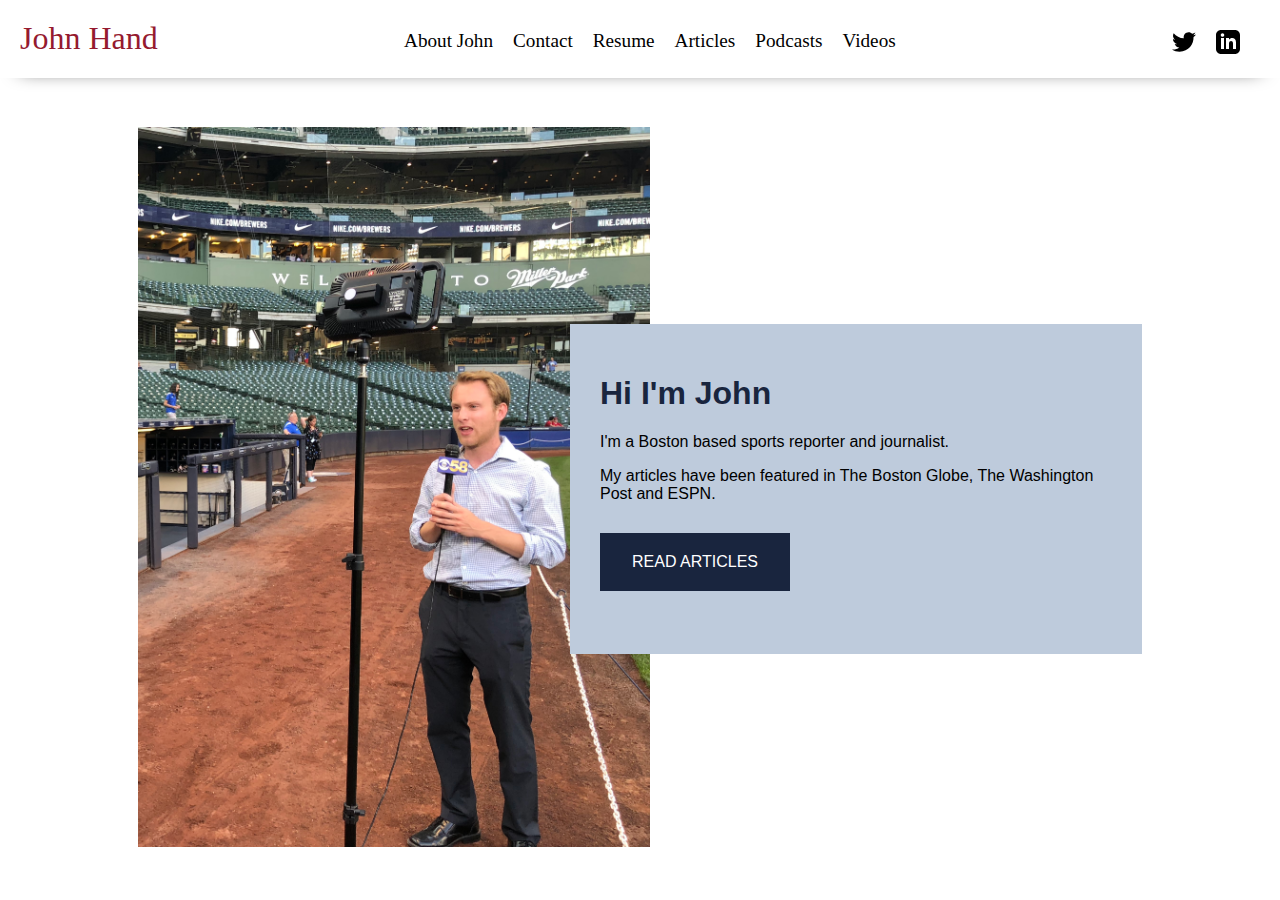
==== index.html @ ae86afda "finished navigation for mobile" ====
<!DOCTYPE html>
<html class="no-js">

<head>
    <meta charset="utf-8">
    <meta http-equiv="X-UA-Compatible" content="IE=edge">
    <title>John Hand</title>
    <meta name="description" content="">
    <meta name="viewport" content="width=device-width, initial-scale=1.0">
    <link rel="stylesheet" href="css/about.css">
    <link rel="stylesheet" href="css/nav.css">
    <script defer src="js/nav.js"> </script>
    <link rel="icon" type="image/png" sizes="32x32" href="images/icon.png">
</head>

<body>
    <header>
        <nav>
            <div class="name"> John Hand </div>

            <svg id="hamburger-btn" viewBox="0 0 100 80">
                <rect> </rect>
                <rect y="30"> </rect>
                <rect y="60"> </rect>
            </svg>

            <ul id="nav-links">
                <li class="nav-link"> <a href="index.html">About John</a></li> 
                <li class="nav-link"> <a href="contact.html">Contact</a></li>
                <li class="nav-link"> <a href="resume.html">Resume</a></li>
                <li class="nav-link"> <a href="articles.html">Articles</a></li>
                <li class="nav-link"> <a href="podcast.html">Podcasts</a></li>
                <li class="nav-link"> <a href="video.html">Videos</a></li>
            </ul>

            <ul class="social-media-links">
                <li class="social-link"> <a href="https://twitter.com/handsup19?lang=en" target="_blank"><svg
                            xmlns="http://www.w3.org/2000/svg" width="24" height="24" viewBox="0 0 24 24">
                            <path
                                d="M24 4.557c-.883.392-1.832.656-2.828.775 1.017-.609 1.798-1.574 2.165-2.724-.951.564-2.005.974-3.127 1.195-.897-.957-2.178-1.555-3.594-1.555-3.179 0-5.515 2.966-4.797 6.045-4.091-.205-7.719-2.165-10.148-5.144-1.29 2.213-.669 5.108 1.523 6.574-.806-.026-1.566-.247-2.229-.616-.054 2.281 1.581 4.415 3.949 4.89-.693.188-1.452.232-2.224.084.626 1.956 2.444 3.379 4.6 3.419-2.07 1.623-4.678 2.348-7.29 2.04 2.179 1.397 4.768 2.212 7.548 2.212 9.142 0 14.307-7.721 13.995-14.646.962-.695 1.797-1.562 2.457-2.549z" />
                            </svg>
                    </a></li>
                <li class="social-link"><a href="https://www.linkedin.com/in/john-hand-5b8181133/" target="_blank"><svg
                            xmlns="http://www.w3.org/2000/svg" width="24" height="24" viewBox="0 0 24 24">
                            <path
                                d="M19 0h-14c-2.761 0-5 2.239-5 5v14c0 2.761 2.239 5 5 5h14c2.762 0 5-2.239 5-5v-14c0-2.761-2.238-5-5-5zm-11 19h-3v-11h3v11zm-1.5-12.268c-.966 0-1.75-.79-1.75-1.764s.784-1.764 1.75-1.764 1.75.79 1.75 1.764-.783 1.764-1.75 1.764zm13.5 12.268h-3v-5.604c0-3.368-4-3.113-4 0v5.604h-3v-11h3v1.765c1.396-2.586 7-2.777 7 2.476v6.759z" />
                            </svg>
                    </a></li>
                </li>
            </ul>
        </nav>
    </header>

    <main> 

        <div> <img id="profile-pic" src="images/profilePic.jpeg"> </div>

        <div id="container"> 
        <div id="text"> 
            <h1> Hi I'm John </h1>
            <p> I'm a Boston based sports reporter and journalist. </p>
            <p> My articles have been featured in The Boston Globe, The Washington Post and ESPN. </p>

            <a href="articles.html"> 
            <div class="button"> READ ARTICLES </div>
            </a>
        </div>
    </div> 

    </main>





    <!-- 
    <main>
        <div id="left">
            <img id="profile-pic" src="IMG_1473.jpeg">
        </div>

        <div id="right">
            <h1> Hi, I'm John</h1>
            <p class="slogan"> I'm a Boston based journalist, and sports reporter. </p>
            <p class="slogan"> Click <a href="work.html">here</a> to check out some articles I've written. </p>



            <div class="left-picture">
                <div class="image-container"> 
                <img class="logo"
                    src="https://upload.wikimedia.org/wikipedia/commons/thumb/e/e8/Marquette_Golden_Eagles_logo.svg/1200px-Marquette_Golden_Eagles_logo.svg.png">
                </div>

                <div class="text-container">
                    <h2> Education </h2>
                    <p class="padded-text">
                        In May 2019, I graduated from Marquette University which is located in Milwaukee Wisconsin.
                        I received a Bachelor of Arts in Journalism as well as a minor in Digital Media and Histroy.
                        I received the cum laude designation upon graduation after earning a 3.6/4 overall GPA.
                    </p>
                </div>
            </div>




            <div class="left-picture">
                <div class="text-container">
                    <h2> The Boston Globe </h2>
                    <p class="padded-text">
                       Since September 2019, I have been working as a high school sports correspondent for the Boston Globe. 
                       My main responsibilites include writing feature stories for the Massachusetts high school athletes. 

                    </p>
                </div>
                <div class="image-container"> 
                <img class="logo" src="https://www.bostonglobe.com/pf/resources/images/logo-bg.jpg?d=201">
                </div>
            </div>

            <div class="right-picture">
                <img src="https://www.pbs.org/wgbh/frontline/wp-content/themes/fl-responsive-theme/library/images/frontline_logo_og.png">
                <p class="padded-text">
                    Lorem ipsum dolor sit amet consectetur adipisicing elit. Maiores ex iusto molestiae cum earum fugit
                    voluptatibus voluptate molestias soluta aut? Quidem, non iure. Aperiam, soluta. Quisquam, porro?
                    Voluptatibus, odio rem!
                    Voluptates suscipit vel sed! Architecto blanditiis saepe, alias recusandae odio hic dolorem!
                    Laborum, ipsa id. Assumenda placeat, atque omnis quaerat animi, perspiciatis dolore, alias illo
                    eligendi dolor beatae deserunt laudantium.
                    Ipsa aperiam dolorum eos atque tempora dolorem, est nihil accusamus temporibus esse dolor quaerat
                    blanditiis delectus in ex amet numquam eligendi, cupiditate quos possimus et? Impedit vel accusamus
                    veniam modi.
                </p>
            </div>

            <div class="left-picture">
                <p class="padded-text">
                    Lorem ipsum dolor sit amet consectetur adipisicing elit. Maiores ex iusto molestiae cum earum fugit
                    voluptatibus voluptate molestias soluta aut? Quidem, non iure. Aperiam, soluta. Quisquam, porro?
                    Voluptatibus, odio rem!
                    Voluptates suscipit vel sed! Architecto blanditiis saepe, alias recusandae odio hic dolorem!
                    Laborum, ipsa id. Assumenda placeat, atque omnis quaerat animi, perspiciatis dolore, alias illo
                    eligendi dolor beatae deserunt laudantium.
                    Ipsa aperiam dolorum eos atque tempora dolorem, est nihil accusamus temporibus esse dolor quaerat
                    blanditiis delectus in ex amet numquam eligendi, cupiditate quos possimus et? Impedit vel accusamus
                    veniam modi.
                </p>
                <img class="logo" src="https://ballparkdigest.com/wp-content/uploads/2019/11/brewers-logo-2020-2.jpg">

            </div>

    </main>

 

    <footer>
        <ul class="social-media-links">
            <li class="social-link"> <a href="https://twitter.com/handsup19?lang=en" target="_blank"><svg
                        xmlns="http://www.w3.org/2000/svg" width="24" height="24" viewBox="0 0 24 24">
                        <path
                            d="M24 4.557c-.883.392-1.832.656-2.828.775 1.017-.609 1.798-1.574 2.165-2.724-.951.564-2.005.974-3.127 1.195-.897-.957-2.178-1.555-3.594-1.555-3.179 0-5.515 2.966-4.797 6.045-4.091-.205-7.719-2.165-10.148-5.144-1.29 2.213-.669 5.108 1.523 6.574-.806-.026-1.566-.247-2.229-.616-.054 2.281 1.581 4.415 3.949 4.89-.693.188-1.452.232-2.224.084.626 1.956 2.444 3.379 4.6 3.419-2.07 1.623-4.678 2.348-7.29 2.04 2.179 1.397 4.768 2.212 7.548 2.212 9.142 0 14.307-7.721 13.995-14.646.962-.695 1.797-1.562 2.457-2.549z" />
                        </svg>
                </a></li>
            <li class="social-link"><a href="https://www.linkedin.com/in/john-hand-5b8181133/" target="_blank"><svg
                        xmlns="http://www.w3.org/2000/svg" width="24" height="24" viewBox="0 0 24 24">
                        <path
                            d="M19 0h-14c-2.761 0-5 2.239-5 5v14c0 2.761 2.239 5 5 5h14c2.762 0 5-2.239 5-5v-14c0-2.761-2.238-5-5-5zm-11 19h-3v-11h3v11zm-1.5-12.268c-.966 0-1.75-.79-1.75-1.764s.784-1.764 1.75-1.764 1.75.79 1.75 1.764-.783 1.764-1.75 1.764zm13.5 12.268h-3v-5.604c0-3.368-4-3.113-4 0v5.604h-3v-11h3v1.765c1.396-2.586 7-2.777 7 2.476v6.759z" />
                        </svg>
                </a></li>
            </li>
        </ul>
    </footer>
       -->
</body>

</html>
---- css/about.css ----
main {
  display: flex;
  flex-direction: row;
  justify-content: center;
  align-items: center; 
  margin: 20px;
  margin: 0;
  height: 89vh;
}

#profile-pic {
  width: 40vw;
  height: 80vh;
  object-fit: cover;
  object-position: right;
}

#container {
  display: flex;
  flex-direction: row;
  align-items: center;
}

#text {
  background-color: rgb(190, 203, 220);
  padding: 10px;
  height: 30vh;
  width: 40vw;
  margin-left: -80px;
  font-family: sans-serif;
  padding: 30px;
}

#text > h1 {
  color: rgb(25, 37, 62);
}

#text > a {
  text-decoration: none;
}

.button {
  text-align: center;
  background-color: rgb(25, 37, 62);
  color: white;
  padding: 20px;
  width: 150px;
  margin-top: 30px;
}

.button:hover {
  background-color: rgba(149,26,47);
}
---- css/nav.css ----
body {
    margin: 0;
}

header {
  /* margin: 20px; */
  box-shadow: 0 10px 20px -20px black;
  margin-right:0;
  margin-left: 0;
  margin-top: 10px;
  margin-bottom: 10px;
}

nav {
  display: flex;
  flex-direction: row;
  justify-content: space-between; 
  align-content: center;
}



nav > ul {
  list-style-type: none;
  display: flex;
  flex-direction: row;
  margin: 20px;
}

nav > ul > li {
  padding-right: 20px;
}

.nav-link > a {
  display: block;
  text-decoration: none;
  color: black;
  font-size: 1.2em;
}

a:hover {
  color: rgba(149,26,47);
  fill: rgba(149,26,47);
}

.name {
  font-size: 2em;
  padding: 10px;
  color: rgba(149,26,47);
  margin-left: 10px;
  margin-bottom: 10px;
}

.social-media-links {
  display: flex;
  flex-direction: row;
  justify-content: center;
  align-items: center;
}

#hamburger-btn {
  width: 30px;
  height: 30px;
  margin: 10px;
  margin-right: 20px;
  display: none;
}

#hamburger-btn > rect {
  fill: black;
  width: 100px;
  height: 15px;
}



@media (max-width: 940px) {

  header {
    /* display: flex;
    flex-direction: row;
    justify-content: space-between; */
    position: sticky;
    left: 0;
    right: 0;
    top: 0;
    box-shadow: 0 10px 20px -20px black;
  }

  #nav-links {
    display: none;
    position: absolute;
    flex-direction: column; 
    background-color: rgb(190,203,220); 
    right: 0;
    top: 100%;
    padding: 20px;
  }

  .nav-link {
    padding: 20px;
    border-bottom: 2px solid rgb(25, 37, 62);
  }


  #nav-links.open {
    display: flex;
    margin: 0;
  }
  

  .social-media-links {
    display: none;
  }


  #hamburger-btn {
    padding: 8px;
  }

  #hamburger-btn, .mobile{
    display: block;
  }

  #hamburger-btn:hover {
    background-color: rgba(149,26,47);
  }

}
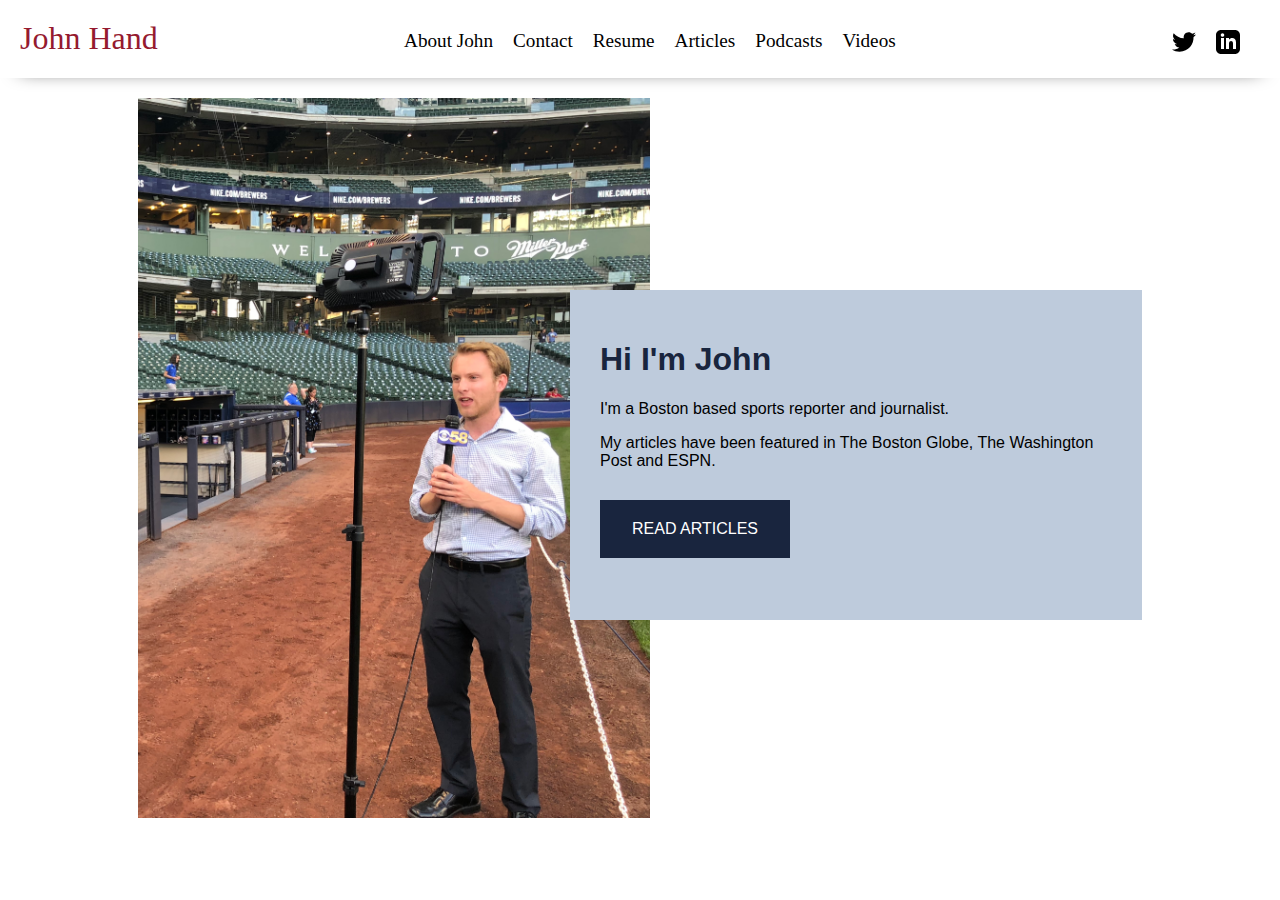
==== commit f5628e10: "mobile about page" ====
--- a/index.html
+++ b/index.html
@@ -7,7 +7,7 @@
     <title>John Hand</title>
     <meta name="description" content="">
     <meta name="viewport" content="width=device-width, initial-scale=1.0">
-    <link rel="stylesheet" href="css/about.css">
+    <link rel="stylesheet" href="css/index.css">
     <link rel="stylesheet" href="css/nav.css">
     <script defer src="js/nav.js"> </script>
     <link rel="icon" type="image/png" sizes="32x32" href="images/icon.png">
@@ -53,7 +53,7 @@
 
     <main> 
 
-        <div> <img id="profile-pic" src="images/profilePic.jpeg"> </div>
+        <div id="pic"> <img id="profile-pic" src="images/profilePic.jpeg"> </div>
 
         <div id="container"> 
         <div id="text"> 
@@ -69,109 +69,6 @@
 
     </main>
 
-
-
-
-
-    <!-- 
-    <main>
-        <div id="left">
-            <img id="profile-pic" src="IMG_1473.jpeg">
-        </div>
-
-        <div id="right">
-            <h1> Hi, I'm John</h1>
-            <p class="slogan"> I'm a Boston based journalist, and sports reporter. </p>
-            <p class="slogan"> Click <a href="work.html">here</a> to check out some articles I've written. </p>
-
-
-
-            <div class="left-picture">
-                <div class="image-container"> 
-                <img class="logo"
-                    src="https://upload.wikimedia.org/wikipedia/commons/thumb/e/e8/Marquette_Golden_Eagles_logo.svg/1200px-Marquette_Golden_Eagles_logo.svg.png">
-                </div>
-
-                <div class="text-container">
-                    <h2> Education </h2>
-                    <p class="padded-text">
-                        In May 2019, I graduated from Marquette University which is located in Milwaukee Wisconsin.
-                        I received a Bachelor of Arts in Journalism as well as a minor in Digital Media and Histroy.
-                        I received the cum laude designation upon graduation after earning a 3.6/4 overall GPA.
-                    </p>
-                </div>
-            </div>
-
-
-
-
-            <div class="left-picture">
-                <div class="text-container">
-                    <h2> The Boston Globe </h2>
-                    <p class="padded-text">
-                       Since September 2019, I have been working as a high school sports correspondent for the Boston Globe. 
-                       My main responsibilites include writing feature stories for the Massachusetts high school athletes. 
-
-                    </p>
-                </div>
-                <div class="image-container"> 
-                <img class="logo" src="https://www.bostonglobe.com/pf/resources/images/logo-bg.jpg?d=201">
-                </div>
-            </div>
-
-            <div class="right-picture">
-                <img src="https://www.pbs.org/wgbh/frontline/wp-content/themes/fl-responsive-theme/library/images/frontline_logo_og.png">
-                <p class="padded-text">
-                    Lorem ipsum dolor sit amet consectetur adipisicing elit. Maiores ex iusto molestiae cum earum fugit
-                    voluptatibus voluptate molestias soluta aut? Quidem, non iure. Aperiam, soluta. Quisquam, porro?
-                    Voluptatibus, odio rem!
-                    Voluptates suscipit vel sed! Architecto blanditiis saepe, alias recusandae odio hic dolorem!
-                    Laborum, ipsa id. Assumenda placeat, atque omnis quaerat animi, perspiciatis dolore, alias illo
-                    eligendi dolor beatae deserunt laudantium.
-                    Ipsa aperiam dolorum eos atque tempora dolorem, est nihil accusamus temporibus esse dolor quaerat
-                    blanditiis delectus in ex amet numquam eligendi, cupiditate quos possimus et? Impedit vel accusamus
-                    veniam modi.
-                </p>
-            </div>
-
-            <div class="left-picture">
-                <p class="padded-text">
-                    Lorem ipsum dolor sit amet consectetur adipisicing elit. Maiores ex iusto molestiae cum earum fugit
-                    voluptatibus voluptate molestias soluta aut? Quidem, non iure. Aperiam, soluta. Quisquam, porro?
-                    Voluptatibus, odio rem!
-                    Voluptates suscipit vel sed! Architecto blanditiis saepe, alias recusandae odio hic dolorem!
-                    Laborum, ipsa id. Assumenda placeat, atque omnis quaerat animi, perspiciatis dolore, alias illo
-                    eligendi dolor beatae deserunt laudantium.
-                    Ipsa aperiam dolorum eos atque tempora dolorem, est nihil accusamus temporibus esse dolor quaerat
-                    blanditiis delectus in ex amet numquam eligendi, cupiditate quos possimus et? Impedit vel accusamus
-                    veniam modi.
-                </p>
-                <img class="logo" src="https://ballparkdigest.com/wp-content/uploads/2019/11/brewers-logo-2020-2.jpg">
-
-            </div>
-
-    </main>
-
- 
-
-    <footer>
-        <ul class="social-media-links">
-            <li class="social-link"> <a href="https://twitter.com/handsup19?lang=en" target="_blank"><svg
-                        xmlns="http://www.w3.org/2000/svg" width="24" height="24" viewBox="0 0 24 24">
-                        <path
-                            d="M24 4.557c-.883.392-1.832.656-2.828.775 1.017-.609 1.798-1.574 2.165-2.724-.951.564-2.005.974-3.127 1.195-.897-.957-2.178-1.555-3.594-1.555-3.179 0-5.515 2.966-4.797 6.045-4.091-.205-7.719-2.165-10.148-5.144-1.29 2.213-.669 5.108 1.523 6.574-.806-.026-1.566-.247-2.229-.616-.054 2.281 1.581 4.415 3.949 4.89-.693.188-1.452.232-2.224.084.626 1.956 2.444 3.379 4.6 3.419-2.07 1.623-4.678 2.348-7.29 2.04 2.179 1.397 4.768 2.212 7.548 2.212 9.142 0 14.307-7.721 13.995-14.646.962-.695 1.797-1.562 2.457-2.549z" />
-                        </svg>
-                </a></li>
-            <li class="social-link"><a href="https://www.linkedin.com/in/john-hand-5b8181133/" target="_blank"><svg
-                        xmlns="http://www.w3.org/2000/svg" width="24" height="24" viewBox="0 0 24 24">
-                        <path
-                            d="M19 0h-14c-2.761 0-5 2.239-5 5v14c0 2.761 2.239 5 5 5h14c2.762 0 5-2.239 5-5v-14c0-2.761-2.238-5-5-5zm-11 19h-3v-11h3v11zm-1.5-12.268c-.966 0-1.75-.79-1.75-1.764s.784-1.764 1.75-1.764 1.75.79 1.75 1.764-.783 1.764-1.75 1.764zm13.5 12.268h-3v-5.604c0-3.368-4-3.113-4 0v5.604h-3v-11h3v1.765c1.396-2.586 7-2.777 7 2.476v6.759z" />
-                        </svg>
-                </a></li>
-            </li>
-        </ul>
-    </footer>
-       -->
 </body>
 
 </html>--- a/css/index.css
+++ b/css/index.css
@@ -0,0 +1,82 @@
+main {
+  display: flex;
+  flex-direction: row;
+  justify-content: center;
+  align-items: center; 
+  /* margin: 20px;  */
+  margin: 0;
+  /* height: 89vh; */
+}
+
+#profile-pic {
+  width: 40vw;
+  height: 80vh;
+  object-fit: cover;
+  object-position: right;
+}
+
+#container {
+  display: flex;
+  flex-direction: row;
+  align-items: center;
+}
+
+#text {
+  background-color: rgb(190, 203, 220);
+  padding: 10px;
+  height: 30vh;
+  width: 40vw;
+  margin-left: -80px;
+  font-family: sans-serif;
+  padding: 30px;
+}
+
+#text > h1 {
+  color: rgb(25, 37, 62);
+}
+
+#text > a {
+  text-decoration: none;
+}
+
+.button {
+  text-align: center;
+  background-color: rgb(25, 37, 62);
+  color: white;
+  padding: 20px;
+  width: 150px;
+  margin-top: 30px;
+}
+
+.button:hover {
+  background-color: rgba(149,26,47);
+}
+
+#pic {
+  margin-top: 10px;
+}
+
+@media (max-width: 560px) {
+
+  main {
+    flex-direction: column;
+    /* margin-top: -100px;  */
+  }
+
+  #pic{
+    margin: 0;
+  }
+
+  #profile-pic {
+    width: 90vw;
+    height: 25vh;
+    object-fit: cover;
+  }
+
+  #text {
+    margin: 0;
+    padding-top: 5px;
+    width: 80vw;
+  }
+
+}--- a/css/nav.css
+++ b/css/nav.css
@@ -85,6 +85,7 @@
     right: 0;
     top: 0;
     box-shadow: 0 10px 20px -20px black;
+    z-index: 10;
   }
 
   #nav-links {
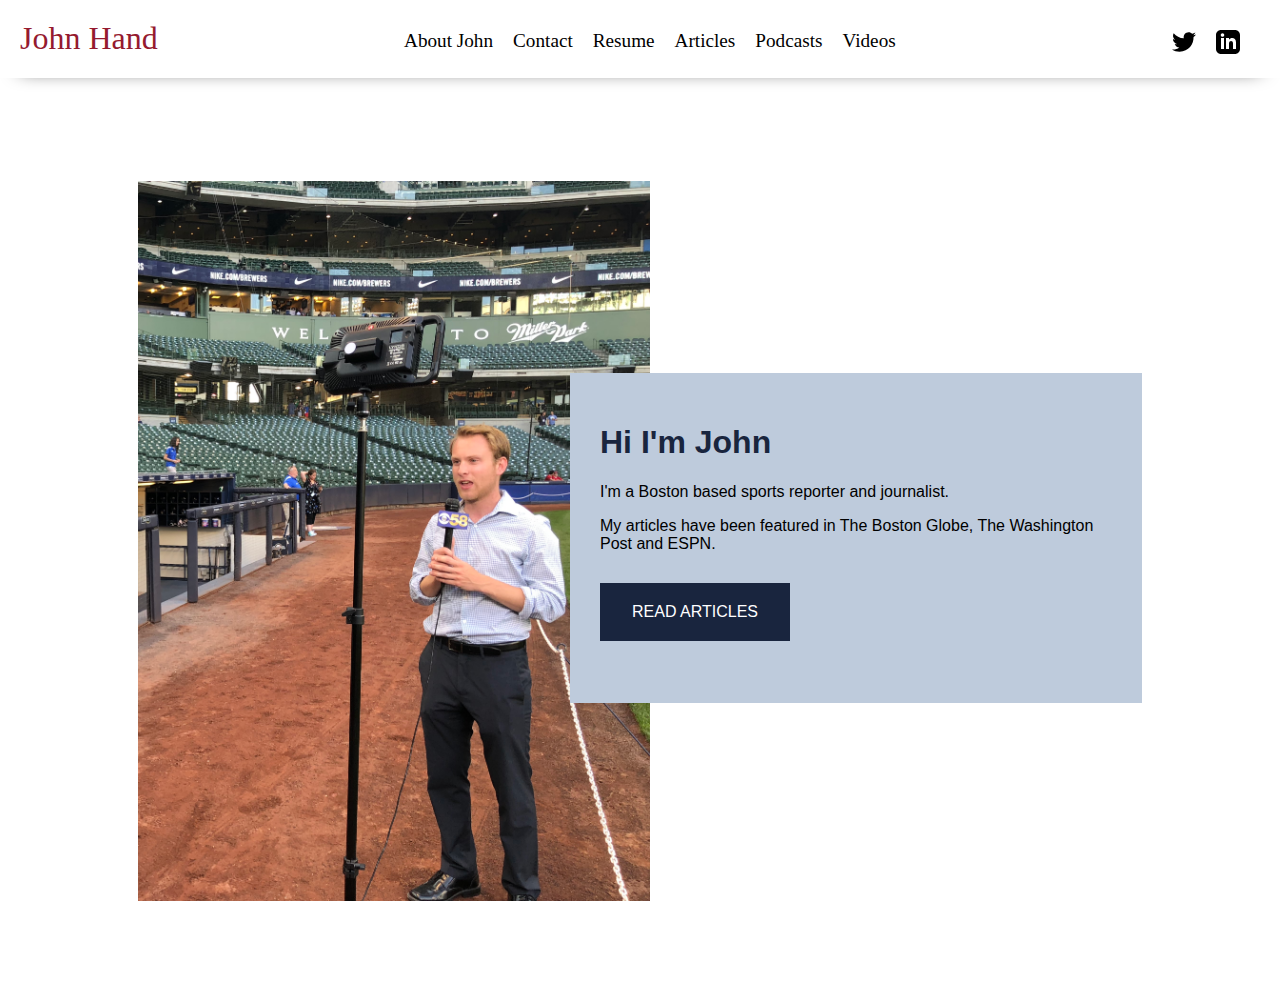
==== commit 6e9f54ed: "fix button scrolling" ====
--- a/index.html
+++ b/index.html
@@ -53,9 +53,10 @@
 
     <main> 
 
+        <div id="container"> 
+            
         <div id="pic"> <img id="profile-pic" src="images/profilePic.jpeg"> </div>
 
-        <div id="container"> 
         <div id="text"> 
             <h1> Hi I'm John </h1>
             <p> I'm a Boston based sports reporter and journalist. </p>
--- a/css/index.css
+++ b/css/index.css
@@ -1,11 +1,9 @@
-main {
+#container {
   display: flex;
   flex-direction: row;
   justify-content: center;
   align-items: center; 
-  /* margin: 20px;  */
-  margin: 0;
-  /* height: 89vh; */
+  height: 100vh;
 }
 
 #profile-pic {
@@ -15,11 +13,11 @@
   object-position: right;
 }
 
-#container {
+/* #container {
   display: flex;
   flex-direction: row;
   align-items: center;
-}
+} */
 
 #text {
   background-color: rgb(190, 203, 220);
@@ -58,9 +56,12 @@
 
 @media (max-width: 560px) {
 
-  main {
+ #container {
     flex-direction: column;
+    justify-content: flex-start;
+    align-content: flex-start;
     /* margin-top: -100px;  */
+    overflow-x: hidden;
   }
 
   #pic{
@@ -75,8 +76,15 @@
 
   #text {
     margin: 0;
-    padding-top: 5px;
-    width: 80vw;
+    /* padding: 5px; */
+    width: 90%;
+  }
+
+  .button {
+    margin: 0;
+    left: 0;
+    width: 100%;
+    margin-left: -20px;
   }
 
 }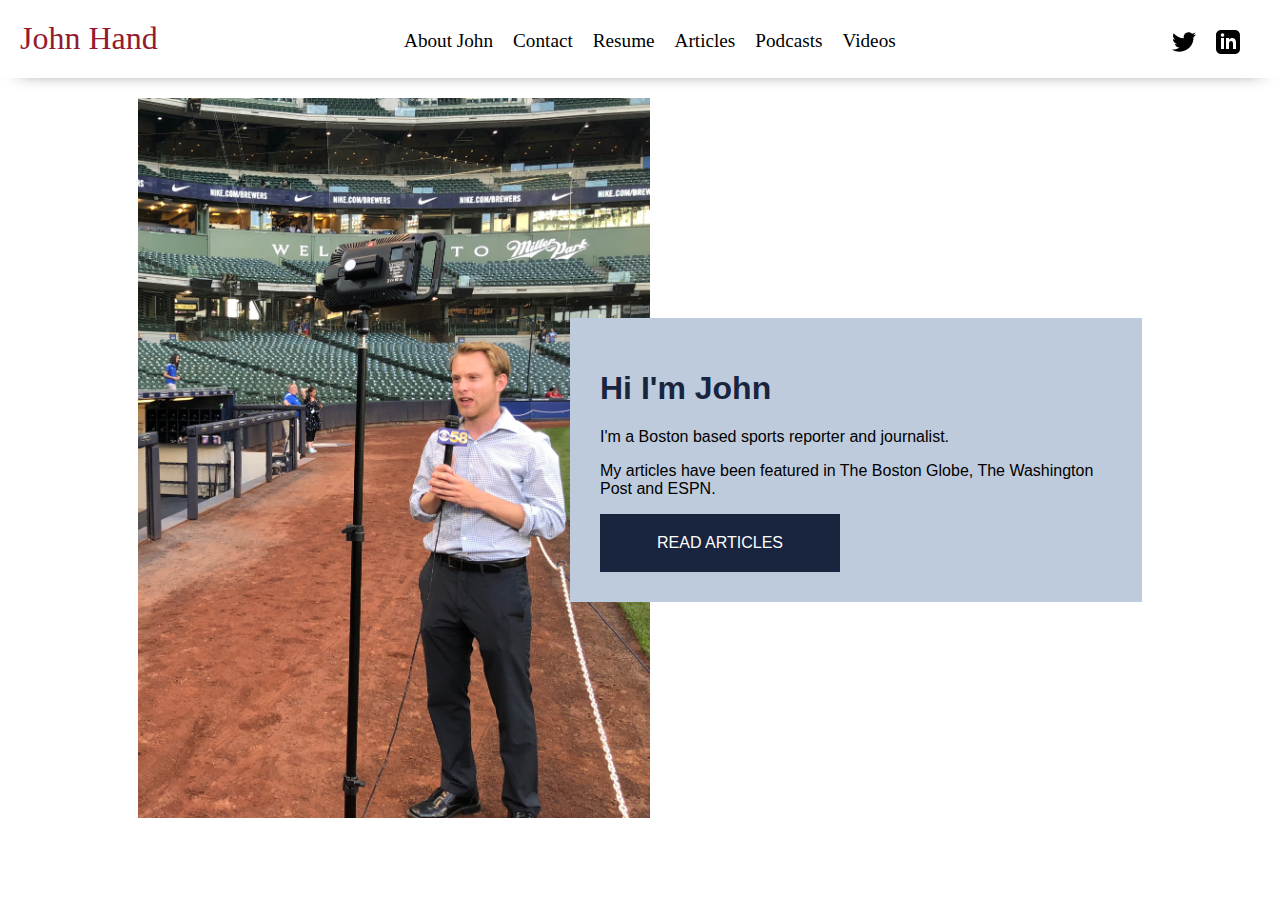
==== commit 5c9b5ae1: "index mobile" ====
--- a/index.html
+++ b/index.html
@@ -54,7 +54,7 @@
     <main> 
 
         <div id="container"> 
-            
+
         <div id="pic"> <img id="profile-pic" src="images/profilePic.jpeg"> </div>
 
         <div id="text"> 
@@ -62,9 +62,7 @@
             <p> I'm a Boston based sports reporter and journalist. </p>
             <p> My articles have been featured in The Boston Globe, The Washington Post and ESPN. </p>
 
-            <a href="articles.html"> 
-            <div class="button"> READ ARTICLES </div>
-            </a>
+            <a class="button" href="articles.html">READ ARTICLES</a>
         </div>
     </div> 
 
--- a/css/index.css
+++ b/css/index.css
@@ -1,9 +1,10 @@
 #container {
   display: flex;
   flex-direction: row;
+  margin-top: 20px;
   justify-content: center;
   align-items: center; 
-  height: 100vh;
+  
 }
 
 #profile-pic {
@@ -13,18 +14,11 @@
   object-position: right;
 }
 
-/* #container {
-  display: flex;
-  flex-direction: row;
-  align-items: center;
-} */
 
 #text {
   background-color: rgb(190, 203, 220);
-  padding: 10px;
-  height: 30vh;
   width: 40vw;
-  margin-left: -80px;
+  margin-left: -80px; 
   font-family: sans-serif;
   padding: 30px;
 }
@@ -33,58 +27,39 @@
   color: rgb(25, 37, 62);
 }
 
-#text > a {
-  text-decoration: none;
-}
-
 .button {
+  display: inline-block;
   text-align: center;
   background-color: rgb(25, 37, 62);
   color: white;
   padding: 20px;
-  width: 150px;
-  margin-top: 30px;
+  width: 200px;
+  text-decoration: none;
 }
 
 .button:hover {
   background-color: rgba(149,26,47);
+  color: white;
 }
 
-#pic {
-  margin-top: 10px;
-}
 
 @media (max-width: 560px) {
 
  #container {
     flex-direction: column;
-    justify-content: flex-start;
-    align-content: flex-start;
-    /* margin-top: -100px;  */
-    overflow-x: hidden;
-  }
-
-  #pic{
-    margin: 0;
   }
 
   #profile-pic {
-    width: 90vw;
-    height: 25vh;
+    width: 100vw;
+    height: 25vh; 
     object-fit: cover;
+    
   }
 
   #text {
+    width: 100vw;
     margin: 0;
-    /* padding: 5px; */
-    width: 90%;
+    box-sizing: border-box;
+    margin-top: -5px;
   }
-
-  .button {
-    margin: 0;
-    left: 0;
-    width: 100%;
-    margin-left: -20px;
-  }
-
 }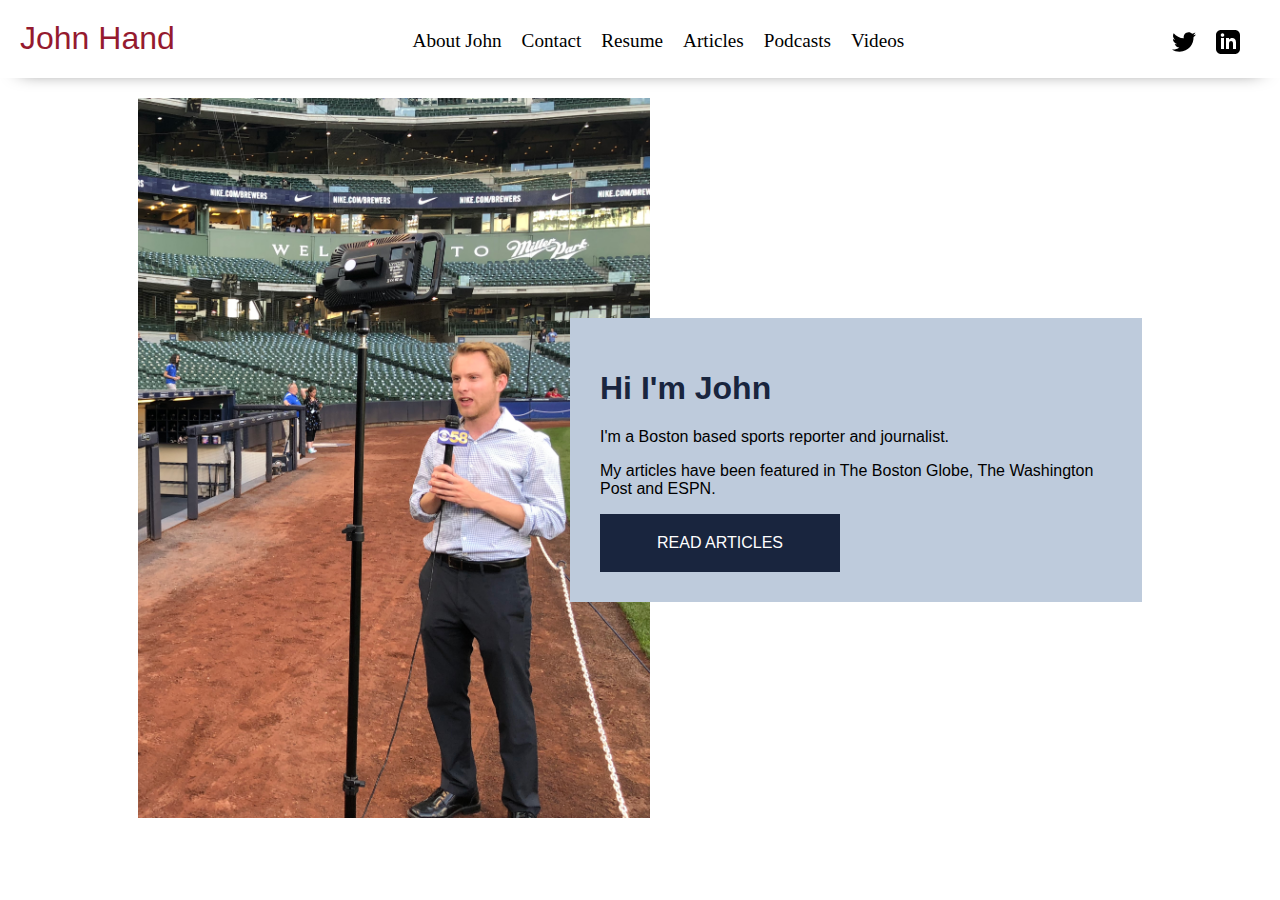
==== commit aa02c07b: "clean up" ====
--- a/index.html
+++ b/index.html
@@ -1,14 +1,14 @@
 <!DOCTYPE html>
-<html class="no-js">
+<html lang="en">
 
 <head>
     <meta charset="utf-8">
     <meta http-equiv="X-UA-Compatible" content="IE=edge">
     <title>John Hand</title>
-    <meta name="description" content="">
     <meta name="viewport" content="width=device-width, initial-scale=1.0">
     <link rel="stylesheet" href="css/index.css">
     <link rel="stylesheet" href="css/nav.css">
+    <link rel="stylesheet" href="css/btn-header.css">
     <script defer src="js/nav.js"> </script>
     <link rel="icon" type="image/png" sizes="32x32" href="images/icon.png">
 </head>
@@ -16,16 +16,17 @@
 <body>
     <header>
         <nav>
-            <div class="name"> John Hand </div>
+            <div class="title"> John Hand </div>
 
+            <!-- Hamburger button for mobile -->
             <svg id="hamburger-btn" viewBox="0 0 100 80">
-                <rect> </rect>
-                <rect y="30"> </rect>
-                <rect y="60"> </rect>
+                <rect height="15" width="100"> </rect>
+                <rect height="15" width="100" y="30"> </rect>
+                <rect height="15" width="100" y="60"> </rect>
             </svg>
 
             <ul id="nav-links">
-                <li class="nav-link"> <a href="index.html">About John</a></li> 
+                <li class="nav-link"> <a href="index.html">About John</a></li>
                 <li class="nav-link"> <a href="contact.html">Contact</a></li>
                 <li class="nav-link"> <a href="resume.html">Resume</a></li>
                 <li class="nav-link"> <a href="articles.html">Articles</a></li>
@@ -38,36 +39,31 @@
                             xmlns="http://www.w3.org/2000/svg" width="24" height="24" viewBox="0 0 24 24">
                             <path
                                 d="M24 4.557c-.883.392-1.832.656-2.828.775 1.017-.609 1.798-1.574 2.165-2.724-.951.564-2.005.974-3.127 1.195-.897-.957-2.178-1.555-3.594-1.555-3.179 0-5.515 2.966-4.797 6.045-4.091-.205-7.719-2.165-10.148-5.144-1.29 2.213-.669 5.108 1.523 6.574-.806-.026-1.566-.247-2.229-.616-.054 2.281 1.581 4.415 3.949 4.89-.693.188-1.452.232-2.224.084.626 1.956 2.444 3.379 4.6 3.419-2.07 1.623-4.678 2.348-7.29 2.04 2.179 1.397 4.768 2.212 7.548 2.212 9.142 0 14.307-7.721 13.995-14.646.962-.695 1.797-1.562 2.457-2.549z" />
-                            </svg>
+                        </svg>
                     </a></li>
                 <li class="social-link"><a href="https://www.linkedin.com/in/john-hand-5b8181133/" target="_blank"><svg
                             xmlns="http://www.w3.org/2000/svg" width="24" height="24" viewBox="0 0 24 24">
                             <path
                                 d="M19 0h-14c-2.761 0-5 2.239-5 5v14c0 2.761 2.239 5 5 5h14c2.762 0 5-2.239 5-5v-14c0-2.761-2.238-5-5-5zm-11 19h-3v-11h3v11zm-1.5-12.268c-.966 0-1.75-.79-1.75-1.764s.784-1.764 1.75-1.764 1.75.79 1.75 1.764-.783 1.764-1.75 1.764zm13.5 12.268h-3v-5.604c0-3.368-4-3.113-4 0v5.604h-3v-11h3v1.765c1.396-2.586 7-2.777 7 2.476v6.759z" />
-                            </svg>
+                        </svg>
                     </a></li>
-                </li>
             </ul>
         </nav>
     </header>
 
-    <main> 
-
-        <div id="container"> 
-
-        <div id="pic"> <img id="profile-pic" src="images/profilePic.jpeg"> </div>
-
-        <div id="text"> 
-            <h1> Hi I'm John </h1>
-            <p> I'm a Boston based sports reporter and journalist. </p>
-            <p> My articles have been featured in The Boston Globe, The Washington Post and ESPN. </p>
-
-            <a class="button" href="articles.html">READ ARTICLES</a>
+    <main>
+        <div id="container">
+            <div id="pic"> <img id="profile-pic" src="images/profilePic.jpeg"
+                    alt="John Hand standing with a microphone while covering a sports report for CBS 58 at Fenway Park">
+            </div>
+            <div id="bio">
+                <h1 class="header"> Hi I'm John </h1>
+                <p> I'm a Boston based sports reporter and journalist. </p>
+                <p> My articles have been featured in The Boston Globe, The Washington Post and ESPN. </p>
+                <a class="button" href="articles.html">READ ARTICLES</a>
+            </div>
         </div>
-    </div> 
-
     </main>
-
 </body>
 
 </html>--- a/css/index.css
+++ b/css/index.css
@@ -4,7 +4,6 @@
   margin-top: 20px;
   justify-content: center;
   align-items: center; 
-  
 }
 
 #profile-pic {
@@ -14,8 +13,7 @@
   object-position: right;
 }
 
-
-#text {
+#bio {
   background-color: rgb(190, 203, 220);
   width: 40vw;
   margin-left: -80px; 
@@ -23,23 +21,16 @@
   padding: 30px;
 }
 
-#text > h1 {
-  color: rgb(25, 37, 62);
-}
+
 
 .button {
   display: inline-block;
   text-align: center;
-  background-color: rgb(25, 37, 62);
-  color: white;
+  /* background-color: rgb(25, 37, 62);
+  color: white; */
   padding: 20px;
   width: 200px;
   text-decoration: none;
-}
-
-.button:hover {
-  background-color: rgba(149,26,47);
-  color: white;
 }
 
 
@@ -47,19 +38,20 @@
 
  #container {
     flex-direction: column;
+    margin-top: 0;
   }
 
   #profile-pic {
     width: 100vw;
     height: 25vh; 
     object-fit: cover;
-    
   }
 
-  #text {
+  #bio {
     width: 100vw;
     margin: 0;
     box-sizing: border-box;
     margin-top: -5px;
+    padding-top: 10px;
   }
 }--- a/css/nav.css
+++ b/css/nav.css
@@ -3,7 +3,6 @@
 }
 
 header {
-  /* margin: 20px; */
   box-shadow: 0 10px 20px -20px black;
   margin-right:0;
   margin-left: 0;
@@ -17,8 +16,6 @@
   justify-content: space-between; 
   align-content: center;
 }
-
-
 
 nav > ul {
   list-style-type: none;
@@ -43,12 +40,14 @@
   fill: rgba(149,26,47);
 }
 
-.name {
+.title {
   font-size: 2em;
   padding: 10px;
   color: rgba(149,26,47);
   margin-left: 10px;
   margin-bottom: 10px;
+  font-family: 'Abril Fatface', cursive;
+  font-family: 'Montserrat Alternates', sans-serif; 
 }
 
 .social-media-links {
@@ -68,8 +67,8 @@
 
 #hamburger-btn > rect {
   fill: black;
-  width: 100px;
-  height: 15px;
+  /* width: 100px;
+  height: 15px; */
 }
 
 
@@ -77,10 +76,7 @@
 @media (max-width: 940px) {
 
   header {
-    /* display: flex;
-    flex-direction: row;
-    justify-content: space-between; */
-    position: sticky;
+    position: relative; 
     left: 0;
     right: 0;
     top: 0;
--- a/css/btn-header.css
+++ b/css/btn-header.css
@@ -0,0 +1,16 @@
+.button {
+    background-color: rgb(25, 37, 62);
+    color: white;
+    padding: 20px;
+}
+
+.button:hover {
+    background-color: rgba(149,26,47);
+    color: white;
+  }
+
+.header{
+    color: rgb(25, 37, 62);
+    font-family: 'Abril Fatface', cursive;
+    font-family: 'Montserrat Alternates', sans-serif; 
+  }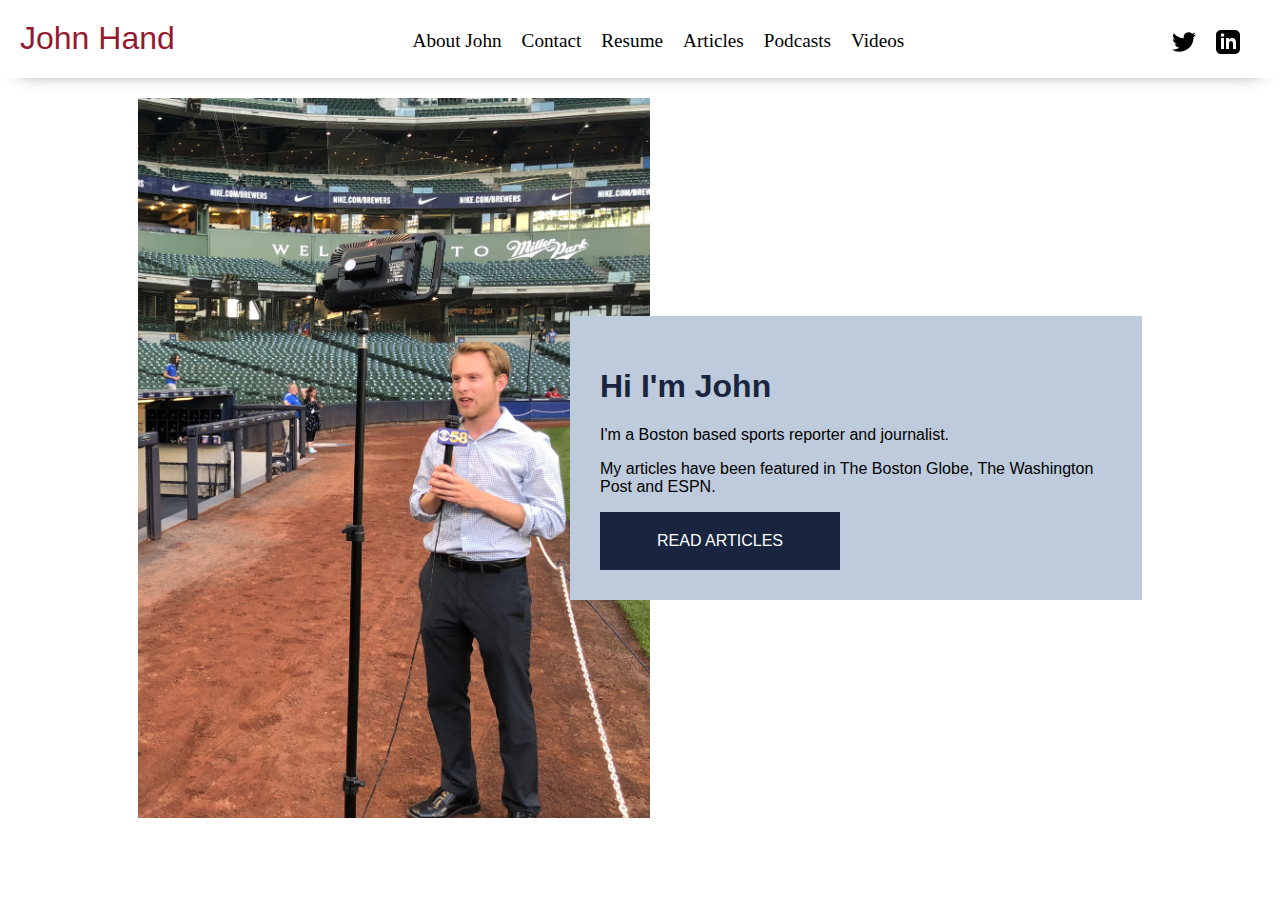
==== commit 2c011d07: "clean up" ====
--- a/index.html
+++ b/index.html
@@ -18,7 +18,6 @@
         <nav>
             <div class="title"> John Hand </div>
 
-            <!-- Hamburger button for mobile -->
             <svg id="hamburger-btn" viewBox="0 0 100 80">
                 <rect height="15" width="100"> </rect>
                 <rect height="15" width="100" y="30"> </rect>
@@ -53,9 +52,8 @@
 
     <main>
         <div id="container">
-            <div id="pic"> <img id="profile-pic" src="images/profilePic.jpeg"
-                    alt="John Hand standing with a microphone while covering a sports report for CBS 58 at Fenway Park">
-            </div>
+            <img id="profile-pic" src="images/profilePic.jpeg"
+                alt="John Hand standing with a microphone while covering a sports report for CBS 58 at Fenway Park">
             <div id="bio">
                 <h1 class="header"> Hi I'm John </h1>
                 <p> I'm a Boston based sports reporter and journalist. </p>
--- a/css/index.css
+++ b/css/index.css
@@ -21,13 +21,9 @@
   padding: 30px;
 }
 
-
-
 .button {
   display: inline-block;
   text-align: center;
-  /* background-color: rgb(25, 37, 62);
-  color: white; */
   padding: 20px;
   width: 200px;
   text-decoration: none;
--- a/css/btn-header.css
+++ b/css/btn-header.css
@@ -11,6 +11,9 @@
 
 .header{
     color: rgb(25, 37, 62);
-    font-family: 'Abril Fatface', cursive;
     font-family: 'Montserrat Alternates', sans-serif; 
+    margin-block-start: 0.67em;
+    margin-block-end: 0.67em;
+    margin-inline-start: 0px;
+    margin-inline-end: 0px;
   }